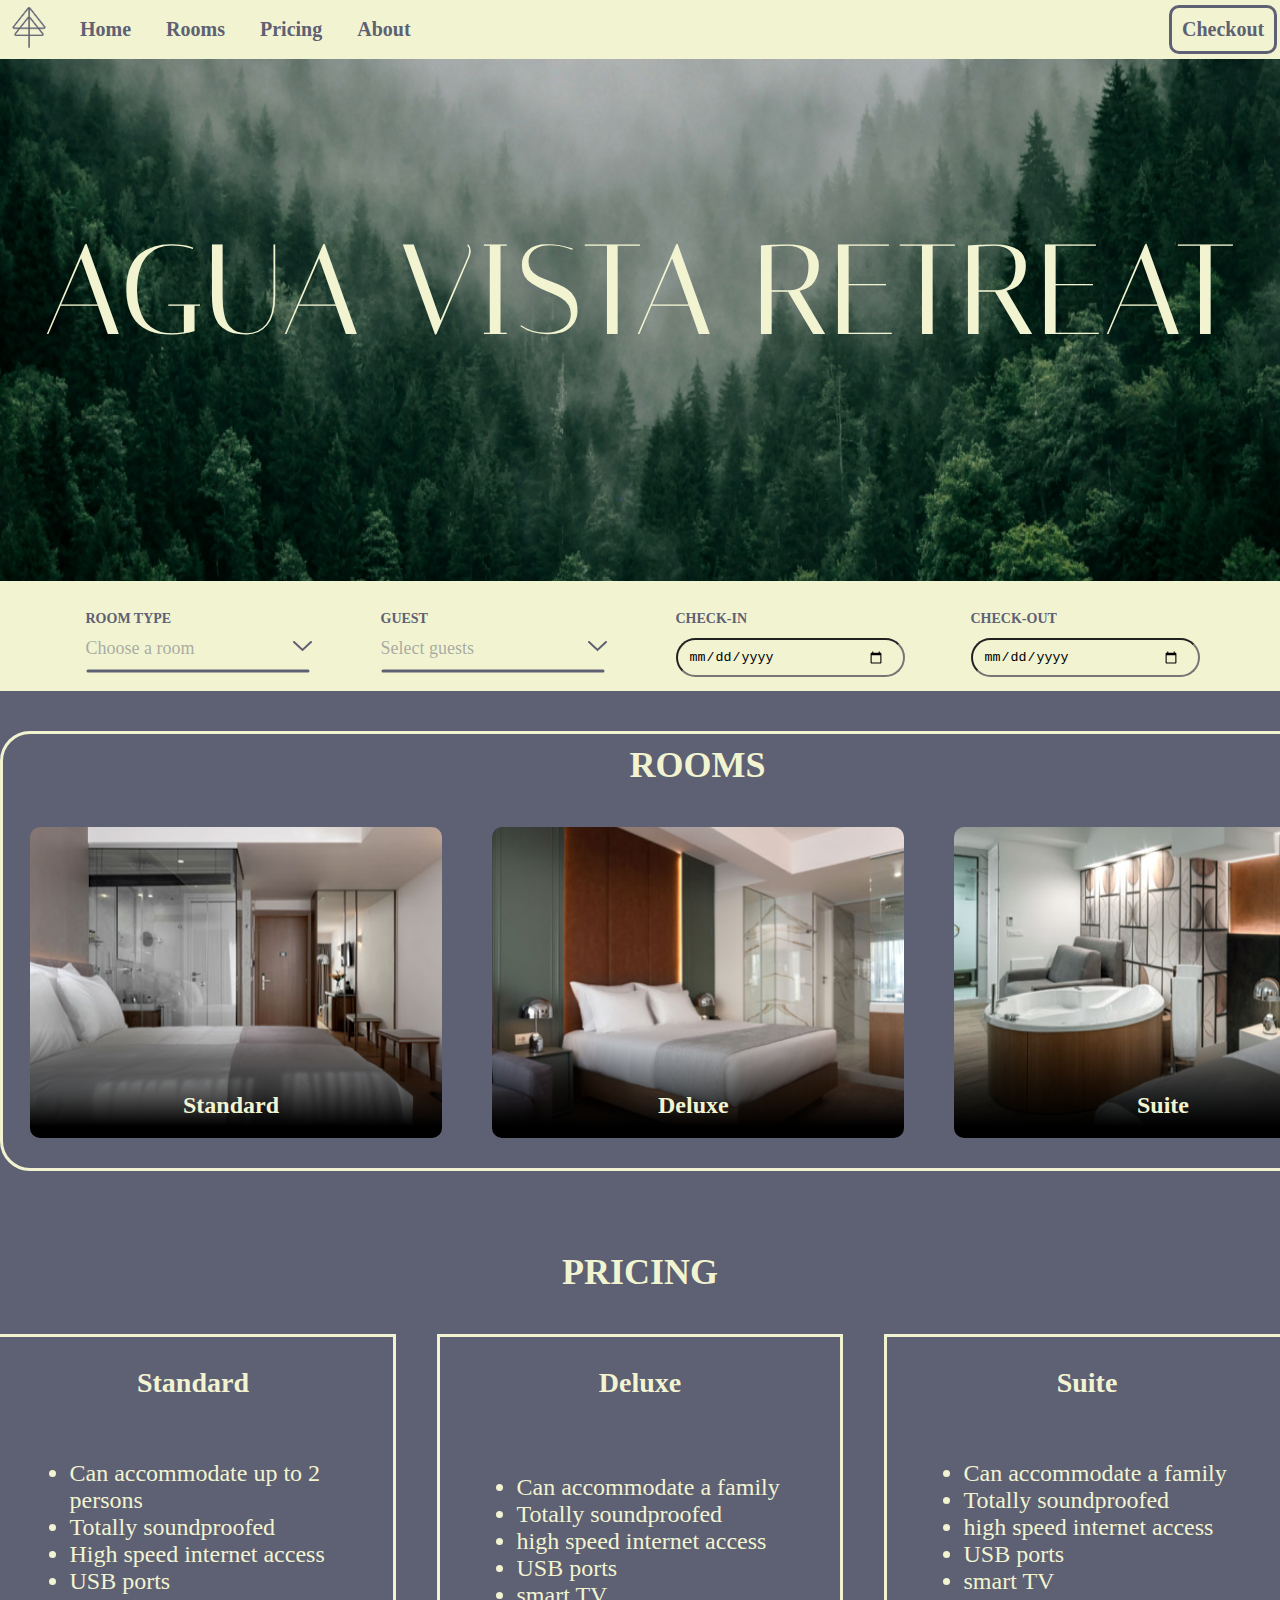
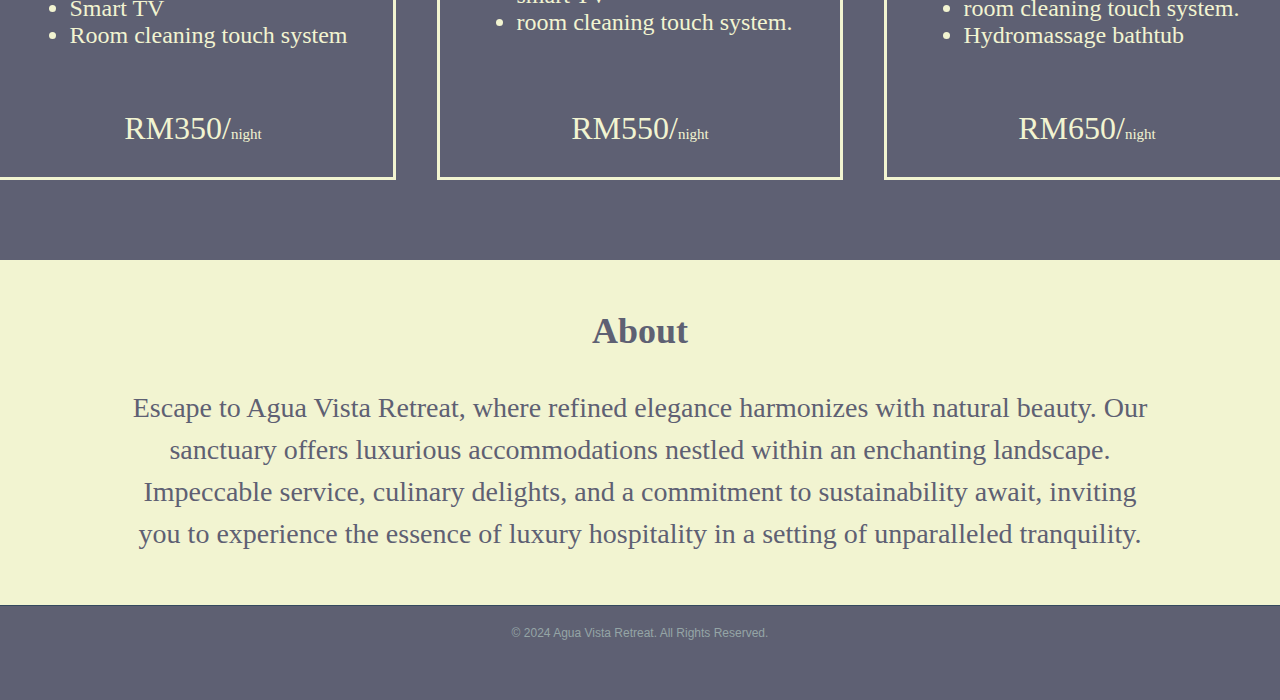
==== demo/src/main/resources/templates/index.html @ 4fb2984f "Rizky Commit" ====
<!DOCTYPE html>
<html lang="en" xmlns:th="http://www.w3.org/1999/xhtml">
<head>
  <meta charset="UTF-8">
  <title>Agua Vista Retreat</title>
  <link rel="stylesheet" href="../static/CMain.css">
  <link href="https://fonts.googleapis.com/css2?family=Playfair+Display:wght@400;600;700&display=swap" rel="stylesheet">
  <link href='https://fonts.googleapis.com/css?family=Italiana' rel='stylesheet'>

  <script src="JMain.js"></script>
</head>

<body>
<form id="bookingForm">
  <!--navbar starts-->
  <div class="container_navbar">
    <div class="container_navbar_content">
      <div class="container_Lnavbar">
        <div class="logo"><img src="../static/LogoMain.png"></div>
        <div class="container_Mnavbar">
          <a href="#" class="LHome navbutton">Home</a>
          <a href="#targetRooms" class="LRooms navbutton">Rooms</a>
          <a href="#targetPrice" class="LPricing navbutton">Pricing</a>
          <a href="#targetAbout" class="LAbout  navbutton">About</a>
        </div>
      </div>
      <input onclick = "window.location.href='checkout.html';" type="submit" class="container_Rnavbar navbutton" value="Checkout">
    </div>
  </div>
  <!--navbar starts-->

  <!--big brand part starts-->
  <div class="container_brand">
    <div class="container_brand_text">AGUA VISTA RETREAT</div>
  </div>
  <!--big brand part starts-->

  <!--booking part starts-->
  <div class="container_booking">
    <!--container for ROOM TYPE dropdown starts here-->
    <div class="ddbooking">
      <label class="thename roomtype">ROOM TYPE</label>
      <!--container for dropdown starts here-->
      <div class="ddroom">
        <div class="dd" onclick="myFunction()">
          <label class="ddtext-room ddtextcolor">Choose a room</label>
          <div class="ddarrow">
            <svg xmlns="http://www.w3.org/2000/svg" width="19" height="11" viewBox="0 0 19 11" fill="none">
              <path d="M1 1L9.5 9L18 1" stroke="#5E6073" stroke-width="2" stroke-linecap="round"/>
            </svg>
          </div>
        </div>
        <div class="ddline">
          <svg xmlns="http://www.w3.org/2000/svg" width="224" height="4" viewBox="0 0 224 4" fill="none">
            <path d="M2 2H222" stroke="#5E6073" stroke-width="3" stroke-linecap="round"/>
          </svg>
        </div>
        <!-- dd content starts here-->
        <div id="myDropdown" class="dropdown-content-room">
          <a href="#" onclick="selectRoom(event, 'Standard')">Standard</a>
          <a href="#" onclick="selectRoom(event, 'Deluxe')">Deluxe</a>
          <a href="#" onclick="selectRoom(event, 'Suite')">Suite</a>
        </div>
        <input type="hidden" id="selectedRoom" name="selectedRoom" value="">
        <!-- dd content ends here-->
      </div>
      <!--container for dropdown ends here-->
    </div>
    <!--container for ROOM TYPE dropdown ends here-->

    <!--container for GUEST dropdown starts here-->
    <div class="ddbooking">
      <label class="thename guest">GUEST</label>
      <!--container for dropdown starts here-->
      <div class="ddroom">
        <div class="dd">
          <div class="ddtext-guest ddtextcolor">Select guests</div>
          <div class="ddarrow">
            <svg xmlns="http://www.w3.org/2000/svg" width="19" height="11" viewBox="0 0 19 11" fill="none">
              <path d="M1 1L9.5 9L18 1" stroke="#5E6073" stroke-width="2" stroke-linecap="round"/>
            </svg>
          </div>
        </div>
        <div class="ddline">
          <svg xmlns="http://www.w3.org/2000/svg" width="224" height="4" viewBox="0 0 224 4" fill="none">
            <path d="M2 2H222" stroke="#5E6073" stroke-width="3" stroke-linecap="round"/>
          </svg>
        </div>
        <!-- guest dd content starts here-->
        <div class="dropdown-content-guest">
          <div class="counter-adult">
            <div class="counter-adult-text">Adult</div>
            <div class="counterA">
              <p><button type="button" id="decrement-adult">-</button></p>
              <div id="counter-adult" class="btnNo">0</div>
              <p><button type="button" id="increment-adult">+</button></p>
              <input type="hidden" name="counterValueAdult" id="counterValueAdult" value="0" required>
            </div>
          </div>

          <div class="counter-child">
            <div class="counter-child-text">Child</div>
            <div class="counterA">
              <p><button type="button" id="decrement-child">-</button></p>
              <div id="counter-child" class="btnNo">0</div>
              <p><button type="button" id="increment-child">+</button></p>
              <input type="hidden" name="counterValueChild" id="counterValueChild" value="0" required>
            </div>
          </div>
        </div>
        <!-- guest dd content ends here-->
      </div>
    </div>
    <!--container for GUEST dropdown ends here-->

    <!--container for CHECK-IN dropdown starts here-->
    <div class="ddbooking">
      <label class="thename checkin">CHECK-IN</label>
      <div class="ddroom">
        <div class="dd">
          <!-- CHECK-IN dd content starts here-->
          <div class="dropdown-content-checkin">
            <input type="date" id="checkin" name="checkin" required>
          </div>
          <!-- CHECK-IN content ends here-->
        </div>
      </div>
    </div>
    <!--container for CHECK-IN dropdown ends here-->

    <!--container for CHECK-OUT dropdown starts here-->
    <div class="ddbooking">
      <label class="thename checkout">CHECK-OUT</label>
      <div class="ddroom">
        <div class="dd">
          <!-- CHECK-OUT dd content starts here-->
          <div class="dropdown-content-checkout">
            <input type="date" id="checkout" name="checkout" required>
          </div>
          <!-- CHECK-OUT content ends here-->
        </div>
      </div>
    </div>
    <!--container for CHECK-OUT dropdown ends here-->
  </div>
  <!-- booking part ends-->
</form>

<!-- room part starts -->
<div id="targetRooms" class="container_rooms">
  <div class="title_rooms">ROOMS</div>
  <div class="roompics">
    <div class="pstandard">
      <div class="roompictext sta">Standard</div>
    </div>
    <div class="pdeluxe">
      <div class="roompictext del">Deluxe</div>
    </div>
    <div class="psuite">
      <div class="roompictext sui">Suite</div>
    </div>
  </div>
</div>
<!-- room part ends -->

<!-- pricing part starts -->
<div id="targetPrice" class="container_pricing_big">
  <div class="container_pricing">
    <div class="container_pricing_title">PRICING</div>
    <div class="container_pkg">
      <!--standard price starts-->
      <div class="container_pkg_small">
        <div class="container_pkg_small_title">Standard</div>
        <div class="container_pkg_small_list">
          <ul>
            <li>Can accommodate up to 2 persons</li>
            <li>Totally soundproofed</li>
            <li>High speed internet access</li>
            <li>USB ports</li>
            <li>Smart TV</li>
            <li>Room cleaning touch system</li>
          </ul>
        </div>
        <div class="container_pkg_small_price"><span class="price">RM350/</span>night</div>
      </div>
      <!--standard price ends-->

      <!--deluxe price starts-->
      <div class="container_pkg_small">
        <div class="container_pkg_small_title">Deluxe</div>
        <div class="container_pkg_small_list">
          <ul>
            <li>Can accommodate a family</li>
            <li>Totally soundproofed</li>
            <li> high speed internet access</li>
            <li> USB ports</li>
            <li> smart TV</li>
            <li> room cleaning touch system.</li>
          </ul>
        </div>
        <div class="container_pkg_small_price"><span class="price">RM550/</span>night</div>
      </div>
      <!--deluxe price ends-->

      <!--Suite price starts-->
      <div class="container_pkg_small">
        <div class="container_pkg_small_title">Suite</div>
        <div class="container_pkg_small_list">
          <ul>
            <li>Can accommodate a family</li>
            <li>Totally soundproofed</li>
            <li>high speed internet access</li>
            <li>USB ports</li>
            <li>smart TV</li>
            <li>room cleaning touch system.</li>
            <li>Hydromassage bathtub</li>
          </ul>
        </div>
        <div class="container_pkg_small_price"><span class="price">RM650/</span>night</div>
      </div>
      <!--suite price ends-->

    </div>
  </div>
</div>
<!-- pricing part ends -->

<!-- about part starts -->
<div id="targetAbout" class="container_about">
  <div class="container_about_title">About</div>
  <div class="container_about_desc">Escape to Agua Vista Retreat, where refined elegance harmonizes with natural beauty. Our sanctuary offers luxurious accommodations nestled within an enchanting landscape. Impeccable service, culinary delights, and a commitment to sustainability await, inviting you to experience the essence of luxury hospitality in a setting of unparalleled tranquility.</div>
</div>
<!-- about part ends -->

<!-- Footer -->
<footer class="footer">
  <div class="footer-bottom">
    <p>&copy; 2024 Agua Vista Retreat. All Rights Reserved.</p>
  </div>
</footer>
</body>
</html>
---- demo/src/main/resources/static/CMain.css ----
/*background*********************************************************************************************/
body{
  margin: 0;
  width: 100vw;
  height: 2300px;
  background: #5E6073;
  max-width: 100%;
}
/*Background*********************************************************************************************/


/*navbar*********************************************************************************************/
.container_navbar{
  display: flex;
  position: fixed;
  padding: 5px 10px;
  flex-direction: column;
  align-items: flex-start;
  gap: 10px;
  background: #F2F4D1;
  width: 99%;
  z-index: 1;

}

.container_navbar_content{
  width: 100vw;
  display: flex;
  justify-content: space-between;
  max-width: 100%;
}

.container_Lnavbar{
  display: flex;
  align-items: center;
  gap: 20px;
}

.logo img{
  width: 75%;
  height: 75%;
}

.container_Mnavbar{
  display: flex;
  align-items: flex-start;
  gap: 35px;
  color: #5E6073;
  font-size: 20px;
  font-style: normal;
  font-weight: 700;
  line-height: normal;
}

.container_Rnavbar{
  display: flex;
  padding: 10px;
  align-items: center;
  border-radius: 10px;
  border: 3px solid #5E6073;
  color: #5E6073;
  font-family: Inter;
  font-size: 20px;
  font-style: normal;
  font-weight: 600;
  line-height: normal;
}

/*  effect while hover  */
.navbutton:hover{
  color: #000;
}

a {
  text-decoration: none;
  color: #5E6073;
}

input{
  background-color: unset;
}
/*Navbar*********************************************************************************************/


/*big brand******************************************************************************************/
.container_brand{
  display: flex;
  height: 581px;
  justify-content: center;
  align-items: center;
  flex-shrink: 0;
  background: url(mainphoto.png) lightgray 0px -132.961px / 100% 145.77% no-repeat;
}

.container_brand_text{
  color: #F2F4D1;
  font-family: Italiana;
  font-size: 128px;
  font-style: normal;
  font-weight: 400;
  line-height: normal;
}
/*big brand******************************************************************************************/


/*booking******************************************************************************************/
.container_booking{
  display: flex;
  height: 50px;
  padding: 30px 100px;
  justify-content: center;
  align-items: flex-start;
  gap: 71px;
  flex-shrink: 0;
  background: #F2F4D1;
}

/*container for each of the dropdown*/
.ddbooking{
  display: flex;
  width: 224px;
  flex-direction: column;
  align-items: flex-start;
  gap: 11px;
  flex-shrink: 0;
}

/*label for each of the dropdown*/
.thename{
  color: #5E6073;
  font-size: 14px;
  font-style: normal;
  font-weight: 900;
  line-height: normal;
}

/*container for each dd including the dd content*/
.ddroom{
  position: relative;
  display: inline-block;
  width: 220px;
  height: 34px;
  cursor: pointer;
}

/*container for the dd abstract*/
.dd{
  display: flex;
  width: 224px;
  justify-content: space-between;
  flex-shrink: 0;
}

.ddline{
  width: 220px;
  height: 0px;
  flex-shrink: 0;
  stroke-width: 3px;
  stroke: #5E6073;
}

.ddtext-room, .ddtext-guest, .ddtext-date-in, .ddtext-date-out{
  color: rgba(94, 96, 115, 0.50);
  font-size: 18px;
  font-style: normal;
  font-weight: 400;
  line-height: normal;
}

.ddarrow{
  width: 17px;
  height: 8px;
  flex-shrink: 0;
  stroke-width: 2px;
  stroke: #5E6073;
  transition-duration: 0.8s;
}

/*dropdown content ROOM*/
.dropdown-content-room {
  display: none;
  position: absolute;
  top: 35px;
  min-width: 225px;
  border-radius: 10px;
  background: #F2F4D1;
  /* Drop Shadow */
  box-shadow: 0px 460px 129px 0px rgba(0, 0, 0, 0.00), 0px 295px 118px 0px rgba(0, 0, 0, 0.01), 0px 166px 99px 0px rgba(0, 0, 0, 0.05), 0px 74px 74px 0px rgba(0, 0, 0, 0.09), 0px 18px 41px 0px rgba(0, 0, 0, 0.10);
}

/*dropdown content for each room selection*/
.dropdown-content-room a{
  text-decoration: none;
  display: block;
  padding: 10px;
  color: #5E6073;
  font-size: 18px;
  font-style: normal;
  font-weight: 600;
  line-height: normal;
}

/*display the dd content while hover*/
.ddroom:hover .dropdown-content-room{
  display: block;
}

/*recolor the font to black while hover*/
.dropdown-content-room a:hover{
  color: #000;
}

/*to display the dd content, works with JS*/
.show{
  display: block;
}

/*rotate the arrow while hover*/
.ddroom:hover .ddarrow{
  transform: rotate(-180deg);
  transform-origin: bottom;
}

/* to change the font color while hover*/
.ddroom:hover .ddtextcolor{
  color: black;
}

/*to change the displayed output with JS code intergration*/
.selected{
  color: #000;
}


.counterA, counterB{
  display: flex;
  padding: 0px 10px;
  justify-content: center;
  align-items: center;
  gap: 16px;
}

.btnNo{
  color: #5E6073;
  text-align: center;
  font-family: Inter;
  font-size: 12px;
  font-style: normal;
  font-weight: 900;
  line-height: normal;
}

/*dropdown content guest*/
.dropdown-content-guest{
  display: none;
  position: absolute;
  top: 35px;
  min-width: 225px;
  padding: 0px 0px 20px 10px;
  flex-direction: column;
  justify-content: center;
  align-items: center;
  gap: 10px;
  border-radius: 10px;
  background: #F2F4D1;
  /* Drop Shadow */
  box-shadow: 0px 460px 129px 0px rgba(0, 0, 0, 0.00), 0px 295px 118px 0px rgba(0, 0, 0, 0.01), 0px 166px 99px 0px rgba(0, 0, 0, 0.05), 0px 74px 74px 0px rgba(0, 0, 0, 0.09), 0px 18px 41px 0px rgba(0, 0, 0, 0.10);
  width: 224px;
  height: 118px;

}

/*container for adult and child counter*/
.counter-adult, .counter-child{
  display: flex;
  width: 224px;
  justify-content: space-between;
  align-items: center;
}

/*display guest dd content while hover JS*/
.ddroom:hover .dropdown-content-guest{
  display: block;
}

/*datepicker style*/
input[type="date"]{
  width: 224px;
  border-radius: 30px;
  background-color: unset;
}
::-webkit-datetime-edit-fields-wrapper {padding: 10px;}
::-webkit-datetime-edit-text { }
::-webkit-datetime-edit-month-field {}
::-webkit-datetime-edit-day-field {}
::-webkit-datetime-edit-year-field {}
::-webkit-inner-spin-button { display: none; }
::-webkit-calendar-picker-indicator { padding: 0px 20px;}
/*booking******************************************************************************************/


/*room******************************************************************************************/
.container_rooms{
  margin: 40px auto;
  display: flex;
  width: 1389px;
  padding: 10px 0px 30px 0px;
  flex-direction: column;
  justify-content: center;
  align-items: center;
  gap: 41px;
  border-radius: 30px;
  border: 3px solid #F2F4D1;
}

.title_rooms{
  color: #F2F4D1;
  font-size: 36px;
  font-style: normal;
  font-weight: 900;
  line-height: normal;
}

.roompics{
  display: flex;
  width: 1440px;
  justify-content: center;
  align-items: center;
  gap: 50px;
}

.pstandard{
  position: relative;
  width: 412px;
  height: 311px;
  border-radius: 10px;
  background: linear-gradient(180deg, rgba(0, 0, 0, 0.00) 65.02%, #000 96.23%), url(standard.png) lightgray 0px -10.236px / 100% 106.583% no-repeat;
}

.pdeluxe{
  position: relative;
  width: 412px;
  height: 311px;
  border-radius: 10px;
  background: linear-gradient(180deg, rgba(0, 0, 0, 0.00) 65.02%, #000 96.23%), url(deluxe.png) lightgray 0px -10.236px / 100% 106.583% no-repeat;
}

.psuite{
  position: relative;
  width: 412px;
  height: 311px;
  border-radius: 10px;
  background: linear-gradient(180deg, rgba(0, 0, 0, 0.00) 65.02%, #000 96.23%), url(suite.png) lightgray 0px -10.236px / 100% 106.583% no-repeat;
}

.roompictext{
  color: #F2F4D1;
  font-size: 24px;
  font-style: normal;
  font-weight: 900;
  line-height: normal;
}

.sta{
  position: absolute;
  left: 153.5px;
  bottom: 19px;
}

.del{
  position: absolute;
  left: 166.5px;
  bottom: 19px;
}

.sui{
  position: absolute;
  right: 176.5px;
  bottom: 19px;
}
/*room******************************************************************************************/


/*pricing******************************************************************************************/
.container_pricing_big{
  margin-top: 80px;
  display: flex;
  justify-content: center;
}

.container_pricing{
  display: inline-flex;
  flex-direction: column;
  align-items: center;
  gap: 41px;
}

.container_pricing_title{
  color: #F2F4D1;
  font-size: 36px;
  font-style: normal;
  font-weight: 900;
  line-height: normal;
}

.container_pkg{
  display: flex;
  flex-direction: row;
  align-items: center;
  gap: 41px;
}

.container_pkg_small{
  display: flex;
  width: 380px;
  height: 380px;
  padding: 30px 10px;
  flex-direction: column;
  justify-content: space-between;
  align-items: center;
  border: 3px solid #F2F4D1;
}

.container_pkg_small_title{
  color: #F2F4D1;
  font-size: 28px;
  font-style: normal;
  font-weight: 900;
  line-height: normal;
}

.container_pkg_small_list{
  width: 327px;
  color: #F2F4D1;
  font-size: 24px;
  font-style: normal;
  font-weight: 400;
  line-height: normal;
}

.container_pkg_small_price{
  color: #F2F4D1;
  font-size: 15px;
  font-style: normal;
  font-weight: 400;
  line-height: normal;
}

.price{
  font-size: 32px;
}
/*pricing******************************************************************************************/


/*about******************************************************************************************/
.container_about{
  margin-top: 80px;
  display: flex;
  padding: 50px 0px;
  flex-direction: column;
  justify-content: center;
  align-items: center;
  gap: 35px;
  background: #F2F4D1;
}
.container_about_title{
  color: #5E6073;
  font-size: 36px;
  font-style: normal;
  font-weight: 900;
  line-height: normal;
}

.container_about_desc{
  width: 1015px;
  color: #5E6073;
  text-align: center;
  font-size: 28px;
  font-style: normal;
  font-weight: 400;
  line-height: 150%; /* 42px */
}
/*about******************************************************************************************/

/* Footer Styles */
.footer {
  background-color: #5e6072;
  color: #ffffff;
  text-align: center;
  font-family: Arial, sans-serif;
}

.footer .footer-bottom {
  border-top: 1px solid #34495e;
  padding-top: 20px;
  font-size: 12px;
  color: #95a5a6;
}

.footer .footer-bottom p {
  margin: 0;
}
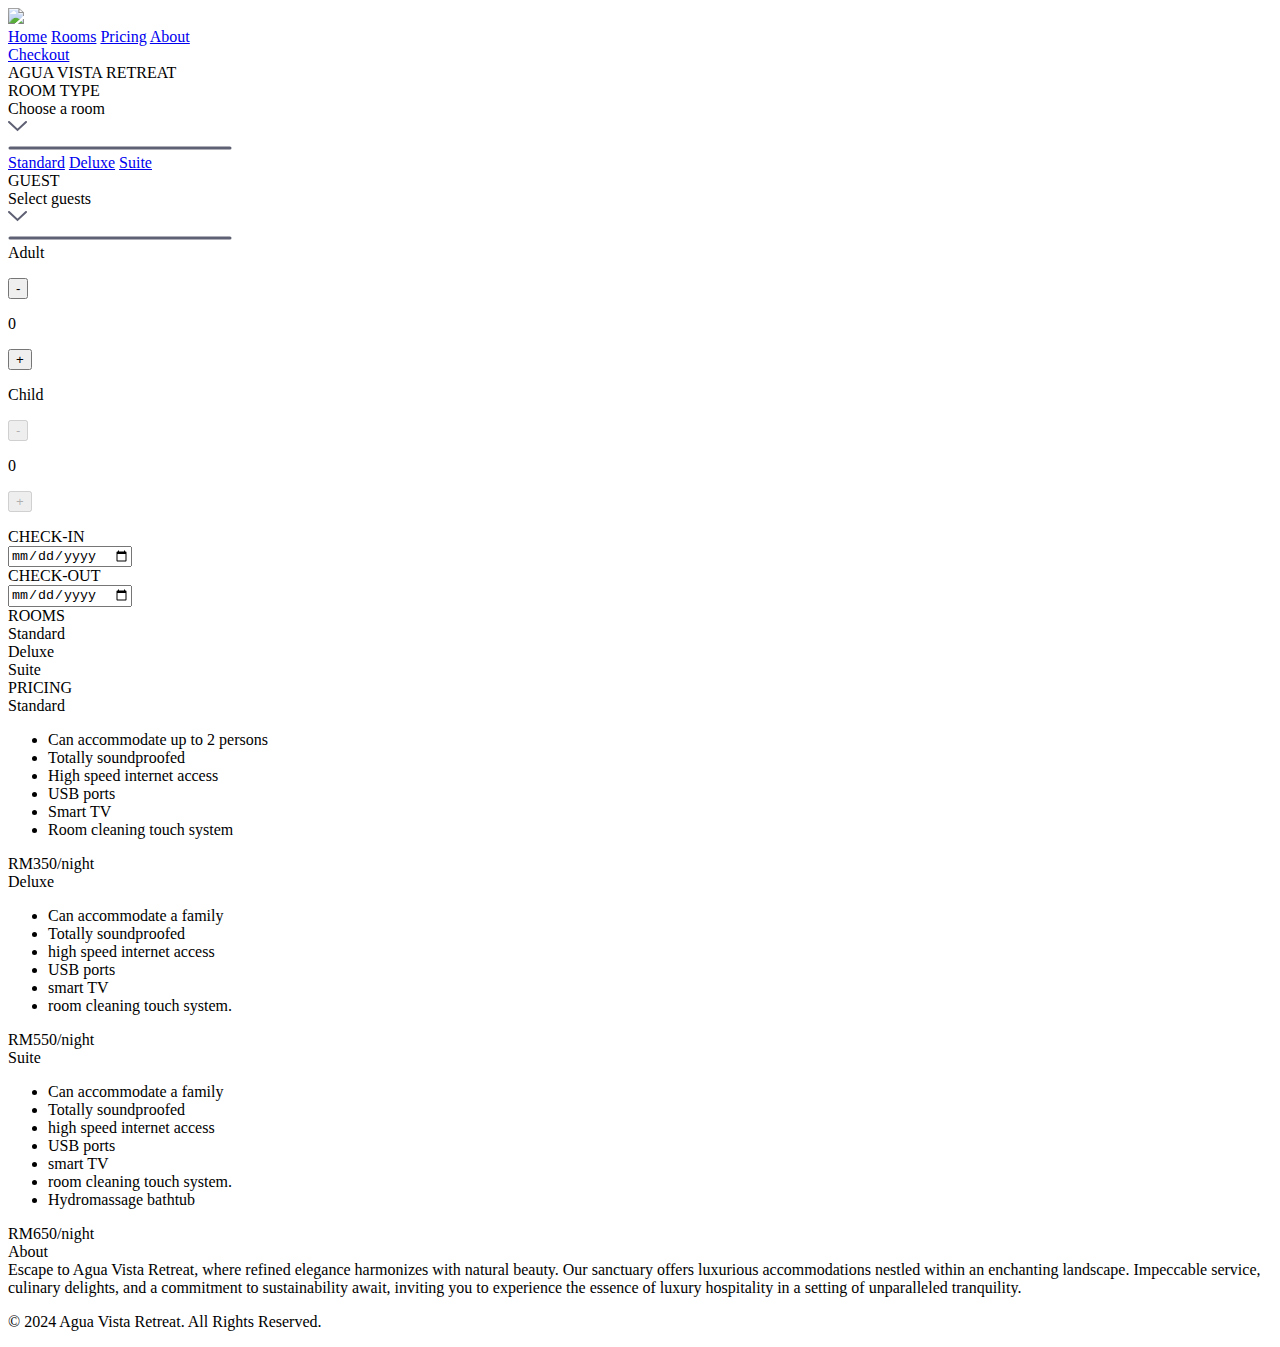
==== commit c6119903: "Rizky Commit" ====
--- a/demo/src/main/resources/templates/index.html
+++ b/demo/src/main/resources/templates/index.html
@@ -3,10 +3,9 @@
 <head>
   <meta charset="UTF-8">
   <title>Agua Vista Retreat</title>
-  <link rel="stylesheet" href="../static/CMain.css">
+  <link rel="stylesheet" href="CMain.css">
   <link href="https://fonts.googleapis.com/css2?family=Playfair+Display:wght@400;600;700&display=swap" rel="stylesheet">
   <link href='https://fonts.googleapis.com/css?family=Italiana' rel='stylesheet'>
-
   <script src="JMain.js"></script>
 </head>
 
@@ -16,7 +15,7 @@
   <div class="container_navbar">
     <div class="container_navbar_content">
       <div class="container_Lnavbar">
-        <div class="logo"><img src="../static/LogoMain.png"></div>
+        <div class="logo"><img src="LogoMain.png"></div>
         <div class="container_Mnavbar">
           <a href="#" class="LHome navbutton">Home</a>
           <a href="#targetRooms" class="LRooms navbutton">Rooms</a>
@@ -24,7 +23,8 @@
           <a href="#targetAbout" class="LAbout  navbutton">About</a>
         </div>
       </div>
-      <input onclick = "window.location.href='checkout.html';" type="submit" class="container_Rnavbar navbutton" value="Checkout">
+      <!-- Use a regular link to navigate to the checkout page -->
+      <a href="/checkout" class="container_Rnavbar navbutton">Checkout</a>
     </div>
   </div>
   <!--navbar starts-->
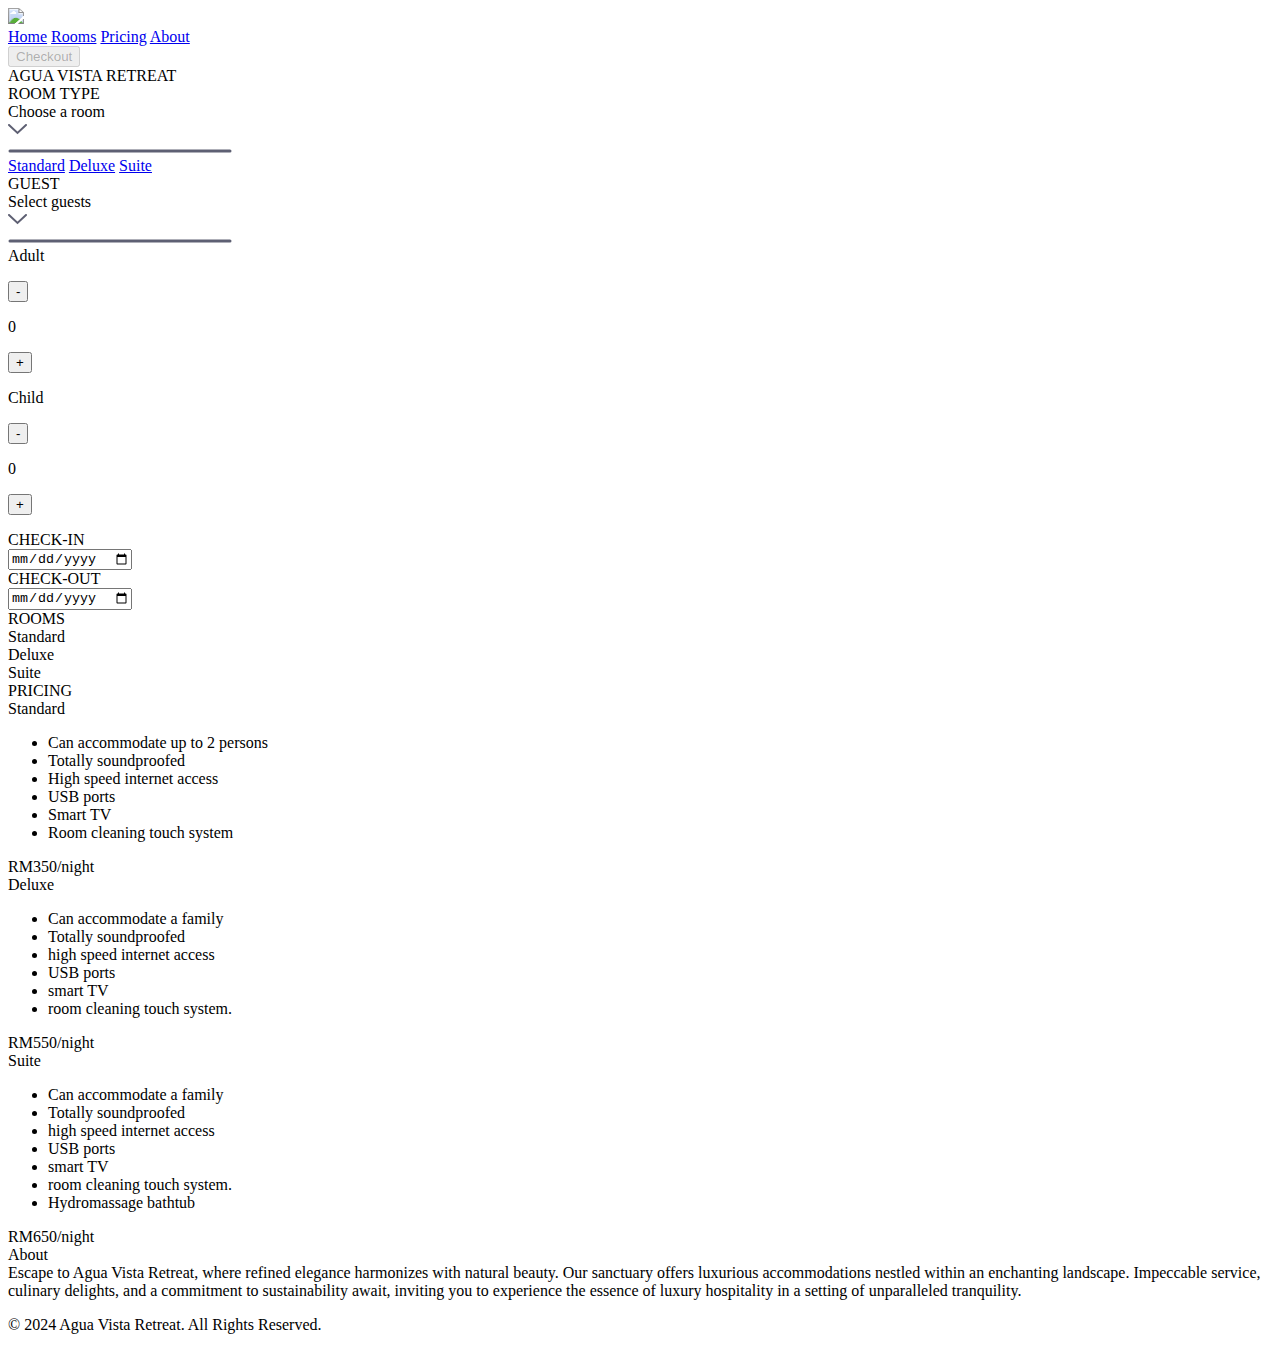
==== commit e4bdf1e1: "Rizky Changes" ====
--- a/demo/src/main/resources/templates/index.html
+++ b/demo/src/main/resources/templates/index.html
@@ -1,5 +1,5 @@
 <!DOCTYPE html>
-<html lang="en" xmlns:th="http://www.w3.org/1999/xhtml">
+<html lang="en" xmlns:th="http://www.thymeleaf.org">
 <head>
   <meta charset="UTF-8">
   <title>Agua Vista Retreat</title>
@@ -8,9 +8,8 @@
   <link href='https://fonts.googleapis.com/css?family=Italiana' rel='stylesheet'>
   <script src="JMain.js"></script>
 </head>
-
 <body>
-<form id="bookingForm">
+<form id="bookingForm" th:action="@{/checkout}" method="post">
   <!--navbar starts-->
   <div class="container_navbar">
     <div class="container_navbar_content">
@@ -20,11 +19,10 @@
           <a href="#" class="LHome navbutton">Home</a>
           <a href="#targetRooms" class="LRooms navbutton">Rooms</a>
           <a href="#targetPrice" class="LPricing navbutton">Pricing</a>
-          <a href="#targetAbout" class="LAbout  navbutton">About</a>
-        </div>
-      </div>
-      <!-- Use a regular link to navigate to the checkout page -->
-      <a href="/checkout" class="container_Rnavbar navbutton">Checkout</a>
+          <a href="#targetAbout" class="LAbout navbutton">About</a>
+        </div>
+      </div>
+      <button type="submit" class="container_Rnavbar navbutton" id="checkoutButton" disabled>Checkout</button>
     </div>
   </div>
   <!--navbar starts-->
@@ -42,8 +40,8 @@
       <label class="thename roomtype">ROOM TYPE</label>
       <!--container for dropdown starts here-->
       <div class="ddroom">
-        <div class="dd" onclick="myFunction()">
-          <label class="ddtext-room ddtextcolor">Choose a room</label>
+        <div class="dd" onclick="toggleDropdown('myDropdown')">
+          <label id="selectedRoomLabel" class="ddtext-room ddtextcolor">Choose a room</label>
           <div class="ddarrow">
             <svg xmlns="http://www.w3.org/2000/svg" width="19" height="11" viewBox="0 0 19 11" fill="none">
               <path d="M1 1L9.5 9L18 1" stroke="#5E6073" stroke-width="2" stroke-linecap="round"/>
@@ -72,7 +70,7 @@
     <div class="ddbooking">
       <label class="thename guest">GUEST</label>
       <!--container for dropdown starts here-->
-      <div class="ddroom">
+      <div class="ddroom" onclick="toggleDropdown('guestDropdown')">
         <div class="dd">
           <div class="ddtext-guest ddtextcolor">Select guests</div>
           <div class="ddarrow">
@@ -87,7 +85,7 @@
           </svg>
         </div>
         <!-- guest dd content starts here-->
-        <div class="dropdown-content-guest">
+        <div id="guestDropdown" class="dropdown-content-guest">
           <div class="counter-adult">
             <div class="counter-adult-text">Adult</div>
             <div class="counterA">
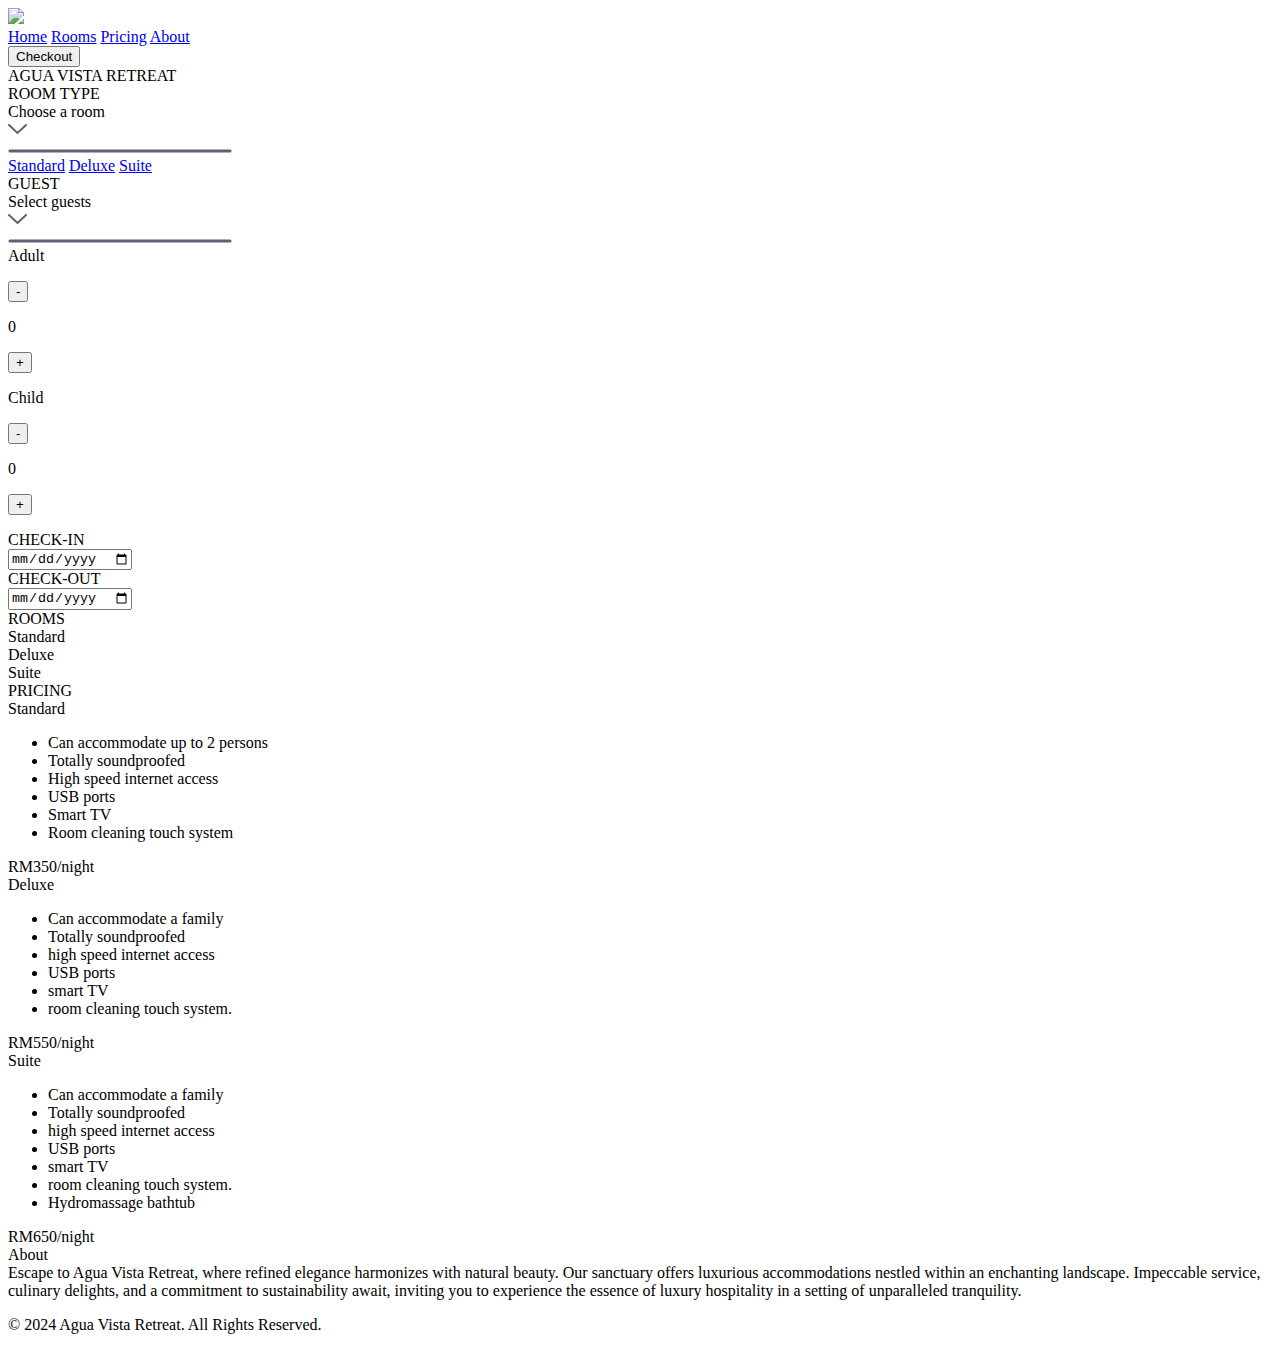
==== commit 5e78cd67: "Rizky Commit" ====
--- a/demo/src/main/resources/templates/index.html
+++ b/demo/src/main/resources/templates/index.html
@@ -8,8 +8,9 @@
   <link href='https://fonts.googleapis.com/css?family=Italiana' rel='stylesheet'>
   <script src="JMain.js"></script>
 </head>
+
 <body>
-<form id="bookingForm" th:action="@{/checkout}" method="post">
+<form id="bookingForm" th:action="@{/checkout}" method="get">
   <!--navbar starts-->
   <div class="container_navbar">
     <div class="container_navbar_content">
@@ -22,7 +23,7 @@
           <a href="#targetAbout" class="LAbout navbutton">About</a>
         </div>
       </div>
-      <button type="submit" class="container_Rnavbar navbutton" id="checkoutButton" disabled>Checkout</button>
+      <button type="submit" class="container_Rnavbar navbutton" id="checkoutButton" >Checkout</button>
     </div>
   </div>
   <!--navbar starts-->
@@ -237,4 +238,4 @@
   </div>
 </footer>
 </body>
-</html>
+</html>